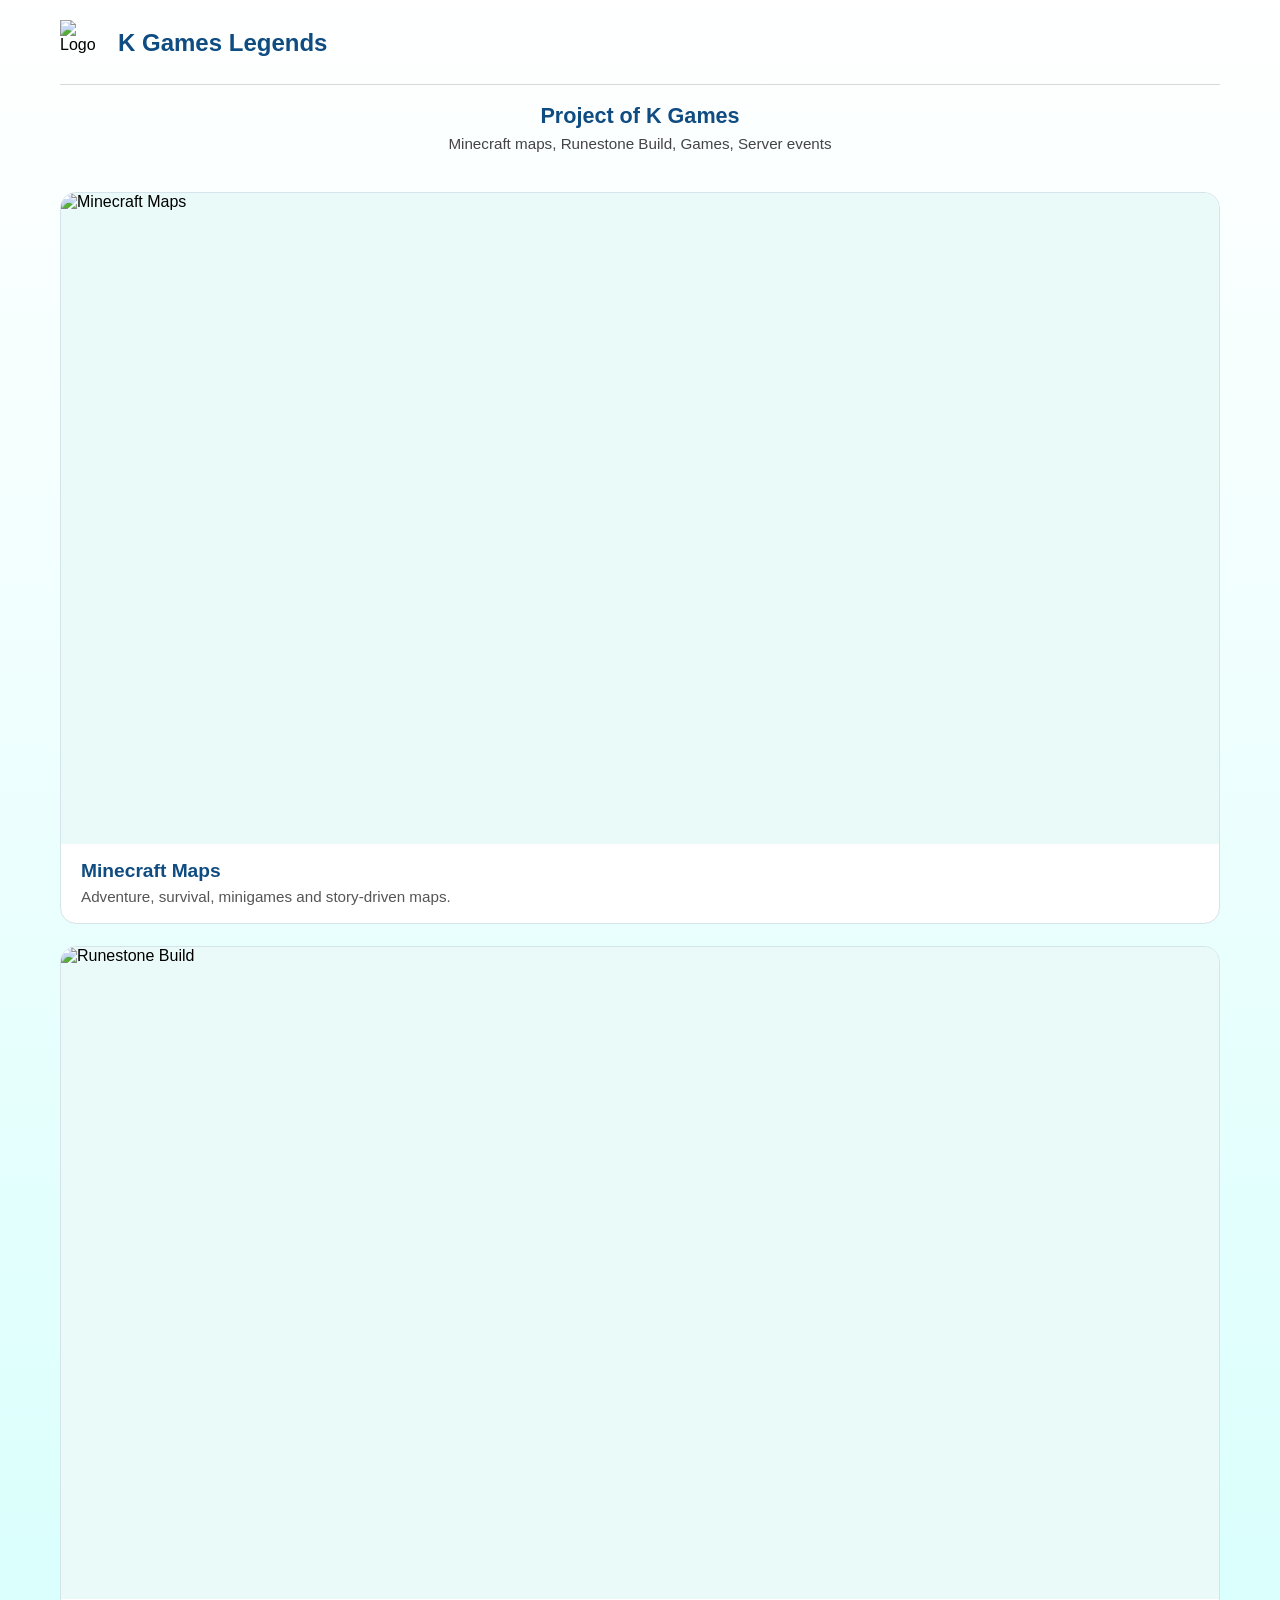
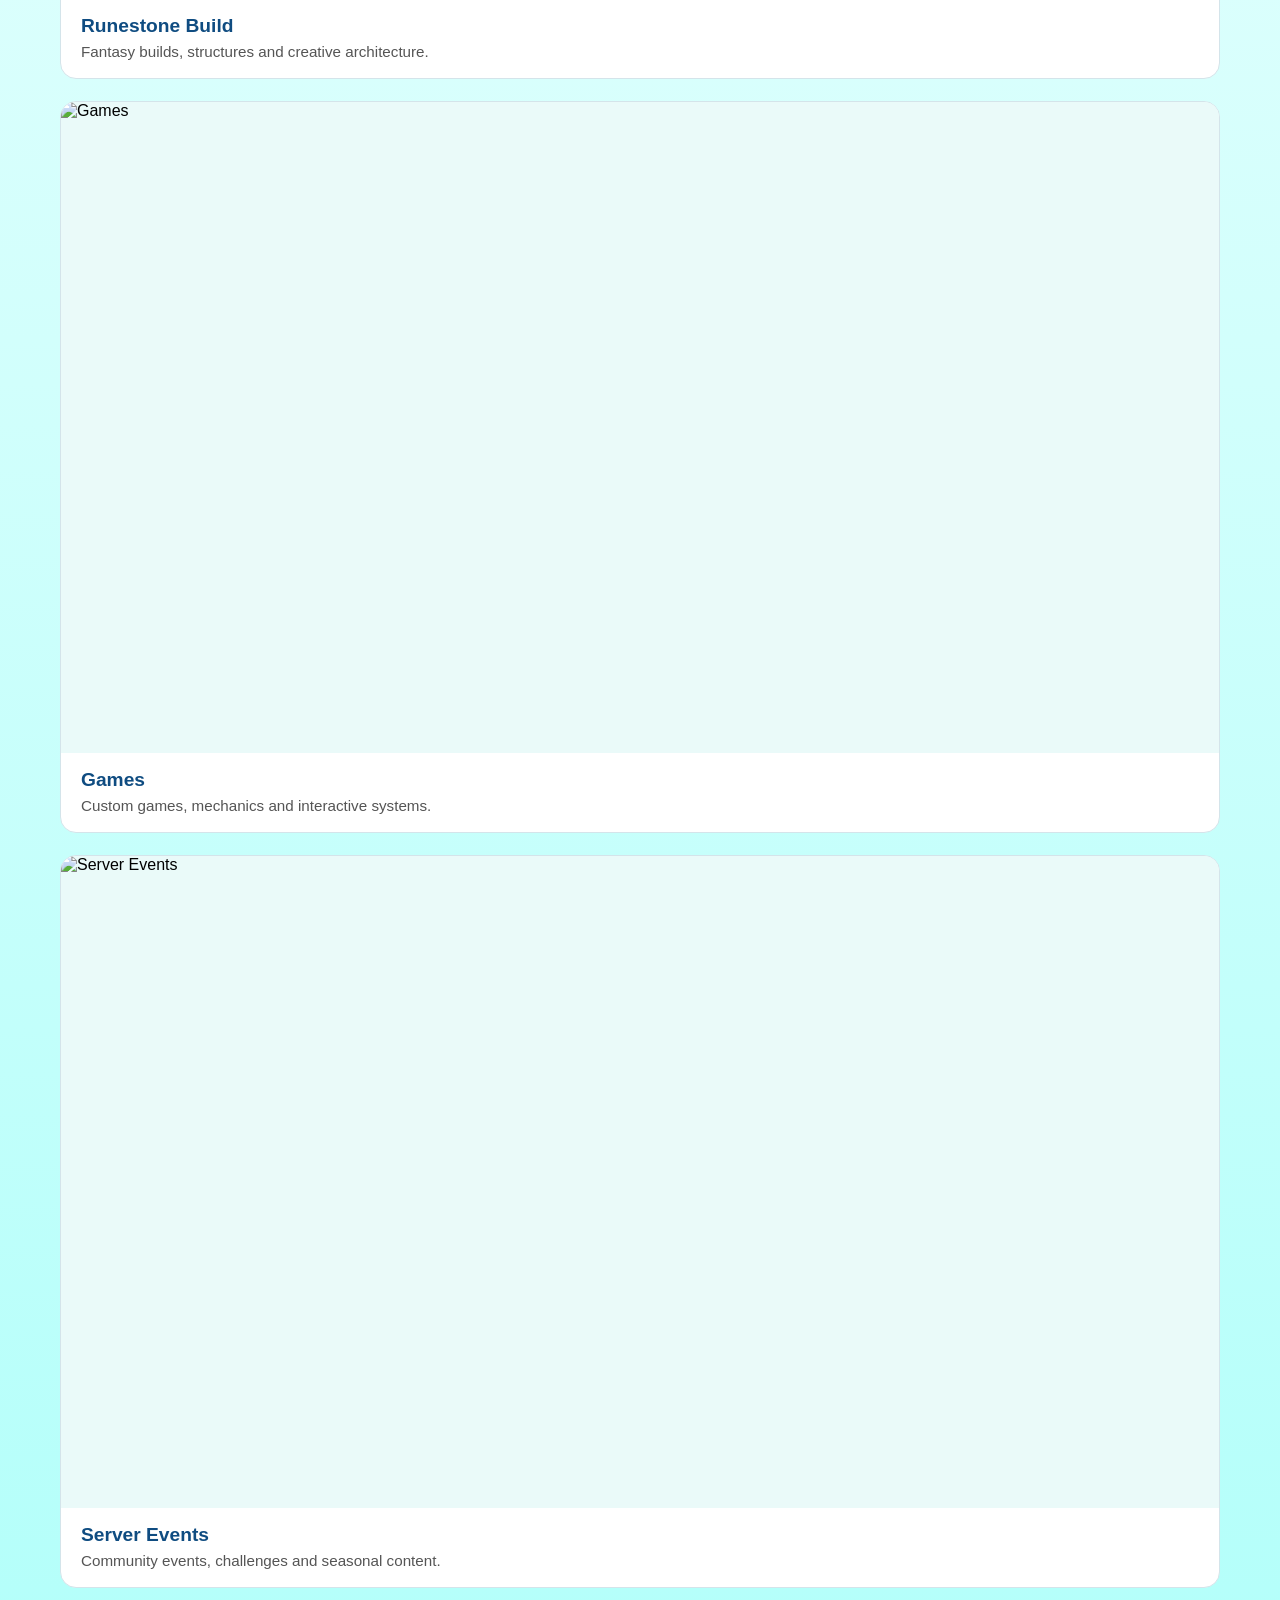
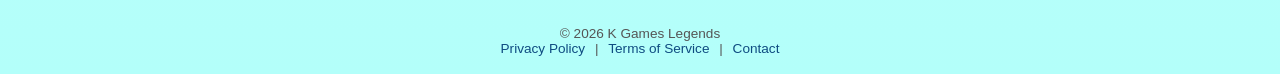
==== menu.html @ 542707a8 "Add files via upload" ====
<!DOCTYPE html>
<html lang="vi">
<head>
    <meta charset="UTF-8" />
    <meta name="viewport" content="width=device-width, initial-scale=1.0"/>
    <title>K Games Legends</title>

    <style>
        /* ===== RESET ===== */
        * {
            margin: 0;
            padding: 0;
            box-sizing: border-box;
            font-family: "Segoe UI", Tahoma, sans-serif;
        }

        body {
            min-height: 100vh;
            background: linear-gradient(180deg, #ffffff, #b3fffa);
            display: flex;
            flex-direction: column;
            align-items: center;
        }

        /* ===== HEADER ===== */
        header {
            width: 100%;
            max-width: 1200px;
            padding: 20px;
        }

        .header-top {
            display: flex;
            align-items: center;
            justify-content: flex-start;
        }

        .logo-btn {
            display: flex;
            align-items: center;
            gap: 12px;
            cursor: pointer;
            user-select: none;
        }

        .logo-btn img {
            width: 46px;
            height: 46px;
            object-fit: contain;
        }

        .logo-btn h1 {
            font-size: 1.5rem;
            color: #0f4c81;
            font-weight: 700;
        }

        hr {
            margin: 18px 0;
            border: none;
            border-top: 1px solid rgba(0, 0, 0, 0.15);
        }

        .project-title {
            text-align: center;
        }

        .project-title h2 {
            font-size: 1.35rem;
            color: #0f4c81;
            margin-bottom: 6px;
        }

        .project-title p {
            font-size: 0.95rem;
            color: #444;
        }

        /* ===== MAIN / CARD ===== */
        main {
            width: 100%;
            max-width: 1200px;
            padding: 20px;
            flex: 1;
        }

        .card-list {
            display: flex;
            flex-direction: column;
            gap: 22px;
        }

        .card {
            background: #ffffff;
            border: 1px solid #d4e4ea;
            border-radius: 16px;
            overflow: hidden;
            cursor: pointer;
            transition: transform 0.2s ease, box-shadow 0.2s ease;
        }

        .card:hover {
            transform: translateY(-4px);
            box-shadow: 0 12px 28px rgba(0, 0, 0, 0.1);
        }

        /* ===== IMAGE 16:9 ===== */
        .card-image {
            width: 100%;
            aspect-ratio: 16 / 9;
            background-color: #eafaf9;
            overflow: hidden;
        }

        .card-image img {
            width: 100%;
            height: 100%;
            object-fit: cover;
            display: block;
        }

        .card-content {
            padding: 16px 20px 18px;
        }

        .card-content h3 {
            font-size: 1.2rem;
            color: #0f4c81;
            margin-bottom: 6px;
        }

        .card-content p {
            font-size: 0.95rem;
            color: #555;
        }

        /* ===== FOOTER ===== */
        footer {
            width: 100%;
            padding: 18px 10px;
            text-align: center;
            font-size: 0.85rem;
            color: #555;
        }

        footer a {
            color: #0f4c81;
            text-decoration: none;
            margin: 0 6px;
        }

        footer a:hover {
            text-decoration: underline;
        }

        /* ===== MOBILE ===== */
        @media (max-width: 600px) {
            .logo-btn h1 {
                font-size: 1.25rem;
            }

            .project-title h2 {
                font-size: 1.2rem;
            }
        }
    </style>
</head>

<body>

    <!-- ===== HEADER ===== -->
    <header>
        <div class="header-top">
            <div class="logo-btn" onclick="refreshPage()">
                <!-- Thay logo.png bằng logo của bạn -->
                <img src="logo.png" alt="Logo">
                <h1>K Games Legends</h1>
            </div>
        </div>

        <hr>

        <div class="project-title">
            <h2>Project of K Games</h2>
            <p>Minecraft maps, Runestone Build, Games, Server events</p>
        </div>
    </header>

    <!-- ===== MAIN ===== -->
    <main>
        <div class="card-list">

            <div class="card" onclick="goToPage('maps')">
                <div class="card-image">
                    <img src="maps.jpg" alt="Minecraft Maps">
                </div>
                <div class="card-content">
                    <h3>Minecraft Maps</h3>
                    <p>Adventure, survival, minigames and story-driven maps.</p>
                </div>
            </div>

            <div class="card" onclick="goToPage('runestone')">
                <div class="card-image">
                    <img src="runestone.jpg" alt="Runestone Build">
                </div>
                <div class="card-content">
                    <h3>Runestone Build</h3>
                    <p>Fantasy builds, structures and creative architecture.</p>
                </div>
            </div>

            <div class="card" onclick="goToPage('games')">
                <div class="card-image">
                    <img src="games.jpg" alt="Games">
                </div>
                <div class="card-content">
                    <h3>Games</h3>
                    <p>Custom games, mechanics and interactive systems.</p>
                </div>
            </div>

            <div class="card" onclick="goToPage('events')">
                <div class="card-image">
                    <img src="events.jpg" alt="Server Events">
                </div>
                <div class="card-content">
                    <h3>Server Events</h3>
                    <p>Community events, challenges and seasonal content.</p>
                </div>
            </div>

        </div>
    </main>

    <!-- ===== FOOTER ===== -->
    <footer>
        © 2026 K Games Legends  
        <br>
        <a href="#">Privacy Policy</a> |
        <a href="#">Terms of Service</a> |
        <a href="#">Contact</a>
    </footer>

    <!-- ===== SCRIPT ===== -->
    <script>
        function refreshPage() {
            location.reload();
        }

        function goToPage(page) {
            switch (page) {
                case 'maps':
                    window.location.href = "https://example.com/maps";
                    break;
                case 'runestone':
                    window.location.href = "https://example.com/runestone";
                    break;
                case 'games':
                    window.location.href = "https://example.com/games";
                    break;
                case 'events':
                    window.location.href = "https://example.com/events";
                    break;
            }
        }
    </script>

</body>
</html>
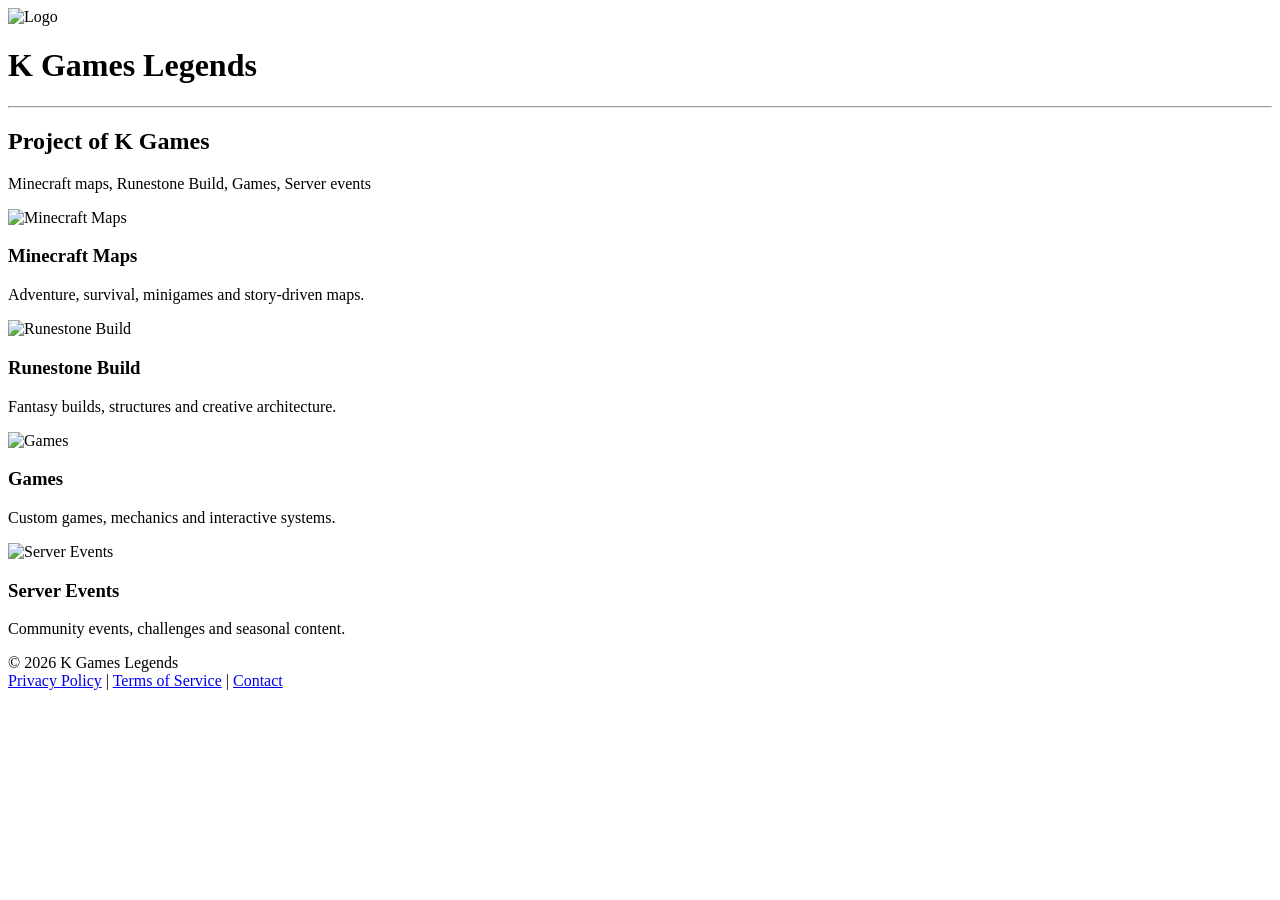
==== commit 5e6a3847: "Add files via upload" ====
--- a/menu.html
+++ b/menu.html
@@ -4,166 +4,7 @@
     <meta charset="UTF-8" />
     <meta name="viewport" content="width=device-width, initial-scale=1.0"/>
     <title>K Games Legends</title>
-
-    <style>
-        /* ===== RESET ===== */
-        * {
-            margin: 0;
-            padding: 0;
-            box-sizing: border-box;
-            font-family: "Segoe UI", Tahoma, sans-serif;
-        }
-
-        body {
-            min-height: 100vh;
-            background: linear-gradient(180deg, #ffffff, #b3fffa);
-            display: flex;
-            flex-direction: column;
-            align-items: center;
-        }
-
-        /* ===== HEADER ===== */
-        header {
-            width: 100%;
-            max-width: 1200px;
-            padding: 20px;
-        }
-
-        .header-top {
-            display: flex;
-            align-items: center;
-            justify-content: flex-start;
-        }
-
-        .logo-btn {
-            display: flex;
-            align-items: center;
-            gap: 12px;
-            cursor: pointer;
-            user-select: none;
-        }
-
-        .logo-btn img {
-            width: 46px;
-            height: 46px;
-            object-fit: contain;
-        }
-
-        .logo-btn h1 {
-            font-size: 1.5rem;
-            color: #0f4c81;
-            font-weight: 700;
-        }
-
-        hr {
-            margin: 18px 0;
-            border: none;
-            border-top: 1px solid rgba(0, 0, 0, 0.15);
-        }
-
-        .project-title {
-            text-align: center;
-        }
-
-        .project-title h2 {
-            font-size: 1.35rem;
-            color: #0f4c81;
-            margin-bottom: 6px;
-        }
-
-        .project-title p {
-            font-size: 0.95rem;
-            color: #444;
-        }
-
-        /* ===== MAIN / CARD ===== */
-        main {
-            width: 100%;
-            max-width: 1200px;
-            padding: 20px;
-            flex: 1;
-        }
-
-        .card-list {
-            display: flex;
-            flex-direction: column;
-            gap: 22px;
-        }
-
-        .card {
-            background: #ffffff;
-            border: 1px solid #d4e4ea;
-            border-radius: 16px;
-            overflow: hidden;
-            cursor: pointer;
-            transition: transform 0.2s ease, box-shadow 0.2s ease;
-        }
-
-        .card:hover {
-            transform: translateY(-4px);
-            box-shadow: 0 12px 28px rgba(0, 0, 0, 0.1);
-        }
-
-        /* ===== IMAGE 16:9 ===== */
-        .card-image {
-            width: 100%;
-            aspect-ratio: 16 / 9;
-            background-color: #eafaf9;
-            overflow: hidden;
-        }
-
-        .card-image img {
-            width: 100%;
-            height: 100%;
-            object-fit: cover;
-            display: block;
-        }
-
-        .card-content {
-            padding: 16px 20px 18px;
-        }
-
-        .card-content h3 {
-            font-size: 1.2rem;
-            color: #0f4c81;
-            margin-bottom: 6px;
-        }
-
-        .card-content p {
-            font-size: 0.95rem;
-            color: #555;
-        }
-
-        /* ===== FOOTER ===== */
-        footer {
-            width: 100%;
-            padding: 18px 10px;
-            text-align: center;
-            font-size: 0.85rem;
-            color: #555;
-        }
-
-        footer a {
-            color: #0f4c81;
-            text-decoration: none;
-            margin: 0 6px;
-        }
-
-        footer a:hover {
-            text-decoration: underline;
-        }
-
-        /* ===== MOBILE ===== */
-        @media (max-width: 600px) {
-            .logo-btn h1 {
-                font-size: 1.25rem;
-            }
-
-            .project-title h2 {
-                font-size: 1.2rem;
-            }
-        }
-    </style>
+    <link rel="stylesheet" href="menu.css">
 </head>
 
 <body>
@@ -243,27 +84,7 @@
     </footer>
 
     <!-- ===== SCRIPT ===== -->
-    <script>
-        function refreshPage() {
-            location.reload();
-        }
-
-        function goToPage(page) {
-            switch (page) {
-                case 'maps':
-                    window.location.href = "https://example.com/maps";
-                    break;
-                case 'runestone':
-                    window.location.href = "https://example.com/runestone";
-                    break;
-                case 'games':
-                    window.location.href = "https://example.com/games";
-                    break;
-                case 'events':
-                    window.location.href = "https://example.com/events";
-                    break;
-            }
-        }
+    <script scr="menu.js">
     </script>
 
 </body>
